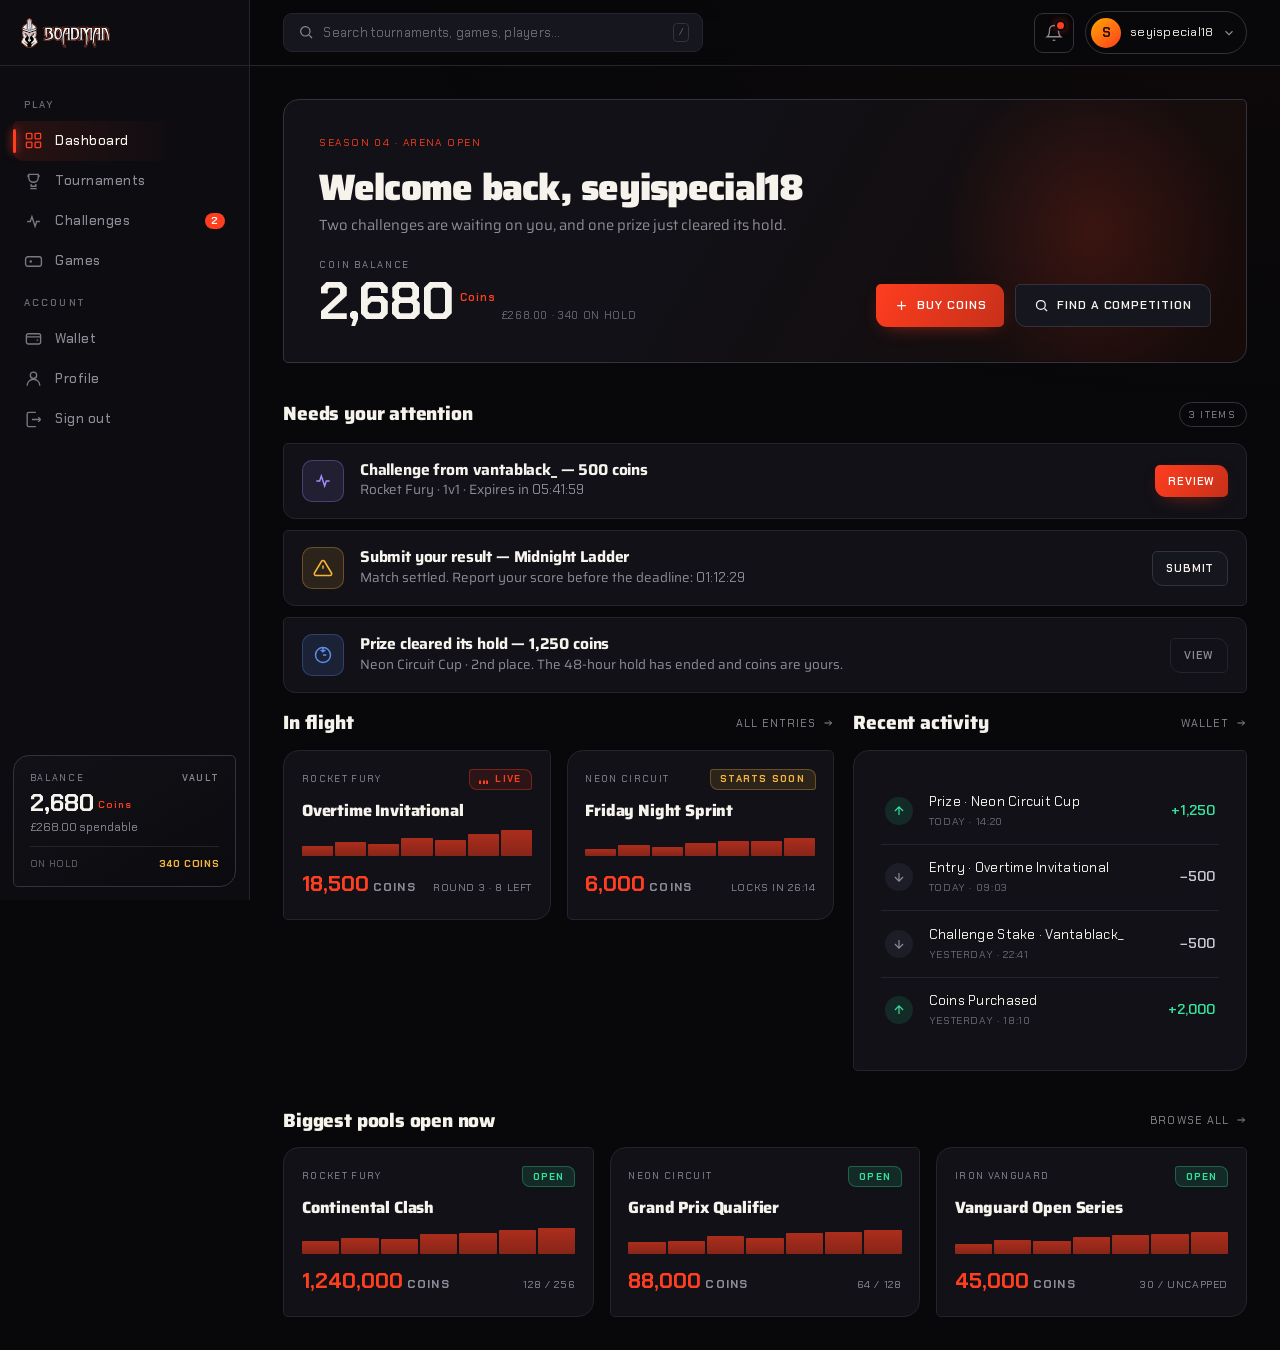
==== dashboard.html @ 486f8b23 "feat(app): add player dashboard, tournaments, and detail screens" ====
<!doctype html>
<html lang="en">
<head>
<meta charset="utf-8">
<meta name="viewport" content="width=device-width,initial-scale=1">
<title>Dashboard · Boadman</title>
<meta name="description" content="Your Boadman arena — what needs you, what's in flight, and the biggest pools open right now.">
<link rel="icon" href="favicon.svg" type="image/svg+xml">
<link rel="preconnect" href="https://fonts.googleapis.com">
<link rel="preconnect" href="https://fonts.gstatic.com" crossorigin>
<link href="https://fonts.googleapis.com/css2?family=Saira:wght@400;500;600;700;800;900&family=Chakra+Petch:wght@400;500;600;700&display=swap" rel="stylesheet">
<link rel="stylesheet" href="assets/app.css">
</head>
<body>
<div class="app">

  <!-- ============ RAIL ============ -->
  <aside class="rail" id="rail">
    <a class="rail__logo" href="index.html" aria-label="Boadman home"><img src="boadman-logo.svg" alt="Boadman"></a>
    <nav class="rail__nav" aria-label="Primary">
      <div class="rail__grp">Play</div>
      <a class="navi" href="dashboard.html" aria-current="page">
        <svg viewBox="0 0 24 24" fill="none" stroke="currentColor" stroke-width="1.7"><rect x="3" y="3" width="7" height="7" rx="1"/><rect x="14" y="3" width="7" height="7" rx="1"/><rect x="3" y="14" width="7" height="7" rx="1"/><rect x="14" y="14" width="7" height="7" rx="1"/></svg>
        Dashboard</a>
      <a class="navi" href="tournaments.html">
        <svg viewBox="0 0 24 24" fill="none" stroke="currentColor" stroke-width="1.7"><path d="M6 3h12v4a6 6 0 0 1-12 0V3Z"/><path d="M9 15v3h6v-3M8 21h8M4 5h2M18 5h2"/></svg>
        Tournaments</a>
      <a class="navi" href="#">
        <svg viewBox="0 0 24 24" fill="none" stroke="currentColor" stroke-width="1.7"><path d="M4 12h4l2-6 4 12 2-6h4"/></svg>
        Challenges <span class="badge">2</span></a>
      <a class="navi" href="#">
        <svg viewBox="0 0 24 24" fill="none" stroke="currentColor" stroke-width="1.7"><rect x="2" y="6" width="20" height="12" rx="3"/><path d="M7 12h3M8.5 10.5v3M15 11h.01M18 13h.01"/></svg>
        Games</a>
      <div class="rail__grp">Account</div>
      <a class="navi" href="#">
        <svg viewBox="0 0 24 24" fill="none" stroke="currentColor" stroke-width="1.7"><rect x="3" y="6" width="18" height="13" rx="2.5"/><path d="M3 10h18M16 14h2"/></svg>
        Wallet</a>
      <a class="navi" href="#">
        <svg viewBox="0 0 24 24" fill="none" stroke="currentColor" stroke-width="1.7"><circle cx="12" cy="8" r="4"/><path d="M4 21a8 8 0 0 1 16 0"/></svg>
        Profile</a>
      <a class="navi" href="index.html">
        <svg viewBox="0 0 24 24" fill="none" stroke="currentColor" stroke-width="1.7"><path d="M15 3H6a2 2 0 0 0-2 2v14a2 2 0 0 0 2 2h9M10 12h11m0 0-3-3m3 3-3 3"/></svg>
        Sign out</a>
    </nav>
    <div class="rail__wallet">
      <div class="lbl"><span>Balance</span><span class="hud coral">Vault</span></div>
      <div class="amt"><span data-count="2680" class="mono">0</span><b>Coins</b></div>
      <div class="gbp">£268.00 spendable</div>
      <div class="hold"><span>On hold</span><b class="mono">340 coins</b></div>
    </div>
  </aside>

  <!-- ============ MAIN ============ -->
  <div class="main">
    <header class="head">
      <button class="burger" id="burger" aria-label="Open menu" aria-expanded="false">
        <svg viewBox="0 0 24 24" fill="none" stroke="currentColor" stroke-width="1.8" width="20" height="20"><path d="M3 6h18M3 12h18M3 18h18"/></svg>
      </button>
      <label class="search">
        <svg viewBox="0 0 24 24" fill="none" stroke="currentColor" stroke-width="1.8"><circle cx="11" cy="11" r="7"/><path d="m21 21-4.3-4.3"/></svg>
        <input type="search" placeholder="Search tournaments, games, players…" aria-label="Search">
        <kbd>/</kbd>
      </label>
      <div class="head__r">
        <button class="iconbtn" aria-label="Notifications, unread"><svg viewBox="0 0 24 24" fill="none" stroke="currentColor" stroke-width="1.7"><path d="M18 8a6 6 0 1 0-12 0c0 7-3 9-3 9h18s-3-2-3-9M13.7 21a2 2 0 0 1-3.4 0"/></svg><span class="ndot"></span></button>
        <button class="avatar"><span class="av">S</span><span class="nm">seyispecial18</span><svg viewBox="0 0 24 24" fill="none" stroke="currentColor" stroke-width="2"><path d="m6 9 6 6 6-6"/></svg></button>
      </div>
    </header>

    <main class="page">

      <!-- greeting hero -->
      <section class="greet" data-reveal>
        <div class="greet__top">
          <span class="greet__ts mono">Season 04 · Arena open</span>
        </div>
        <h1>Welcome back, seyispecial18</h1>
        <p>Two challenges are waiting on you, and one prize just cleared its hold.</p>
        <div class="greet__row">
          <div class="greet__bal">
            <span class="k">Coin balance</span>
            <span class="v mono"><span data-count="2680">0</span><b>Coins</b></span>
            <span class="sub">£268.00 · 340 on hold</span>
          </div>
          <div class="greet__cta">
            <a class="btn btn--primary" href="#" data-demo-load>
              <svg viewBox="0 0 24 24" fill="none" stroke="currentColor" stroke-width="2"><path d="M12 5v14M5 12h14"/></svg>Buy coins</a>
            <a class="btn btn--ghost" href="tournaments.html">
              <svg viewBox="0 0 24 24" fill="none" stroke="currentColor" stroke-width="2"><circle cx="11" cy="11" r="7"/><path d="m21 21-4.3-4.3"/></svg>Find a competition</a>
          </div>
        </div>
      </section>

      <!-- attention queue -->
      <section class="sec" data-reveal>
        <div class="sec__h">
          <h2>Needs your attention</h2>
          <span class="count mono">3 items</span>
        </div>
        <div class="attn">
          <div class="attn__row">
            <div class="attn__ico iris">
              <svg viewBox="0 0 24 24" fill="none" stroke="currentColor" stroke-width="1.8"><path d="M4 12h4l2-6 4 12 2-6h4"/></svg>
            </div>
            <div class="attn__b">
              <h3>Challenge from vantablack_ — 500 coins</h3>
              <p>Rocket Fury · 1v1 · Expires in <span class="mono" data-countdown="05:42:00" data-expired="Expired">—</span></p>
            </div>
            <a class="btn btn--primary btn--sm" href="#">Review</a>
          </div>
          <div class="attn__row">
            <div class="attn__ico warn">
              <svg viewBox="0 0 24 24" fill="none" stroke="currentColor" stroke-width="1.8"><path d="M12 9v4M12 17h.01M10.3 3.9 1.8 18a2 2 0 0 0 1.7 3h17a2 2 0 0 0 1.7-3L13.7 3.9a2 2 0 0 0-3.4 0Z"/></svg>
            </div>
            <div class="attn__b">
              <h3>Submit your result — Midnight Ladder</h3>
              <p>Match settled. Report your score before the deadline: <span class="mono" data-countdown="01:12:30" data-expired="Deadline passed">—</span></p>
            </div>
            <a class="btn btn--ghost btn--sm" href="#">Submit</a>
          </div>
          <div class="attn__row">
            <div class="attn__ico info">
              <svg viewBox="0 0 24 24" fill="none" stroke="currentColor" stroke-width="1.8"><path d="M12 2v6l3-2M12 8 9 6M3 12a9 9 0 1 0 18 0 9 9 0 0 0-18 0Z"/><path d="M12 12h4"/></svg>
            </div>
            <div class="attn__b">
              <h3>Prize cleared its hold — 1,250 coins</h3>
              <p>Neon Circuit Cup · 2nd place. The 48-hour hold has ended and coins are yours.</p>
            </div>
            <a class="btn btn--soft btn--sm" href="#">View</a>
          </div>
        </div>
      </section>

      <!-- in-flight + activity -->
      <section class="sec detail-2" data-reveal>
        <div>
          <div class="sec__h"><h2>In flight</h2><a class="link" href="tournaments.html">All entries<svg viewBox="0 0 24 24" fill="none" stroke="currentColor" stroke-width="2" width="12" height="12"><path d="M5 12h14m0 0-5-5m5 5-5 5"/></svg></a></div>
          <div class="grid-2">
            <article class="pool hoverable">
              <div class="pool__top"><span class="pool__game mono">Rocket Fury</span><span class="chip chip--live"><span class="livebars" aria-hidden="true"><i></i><i></i><i></i></span>Live</span></div>
              <h3>Overtime Invitational</h3>
              <div class="pool__spark"><i style="height:40%"></i><i style="height:55%"></i><i style="height:48%"></i><i style="height:70%"></i><i style="height:62%"></i><i style="height:88%"></i><i style="height:100%"></i></div>
              <div class="pool__nums"><span class="pool__pool mono">18,500<small>coins</small></span><span class="pool__meta">Round 3 · 8 left</span></div>
            </article>
            <article class="pool hoverable">
              <div class="pool__top"><span class="pool__game mono">Neon Circuit</span><span class="chip chip--soon">Starts soon</span></div>
              <h3>Friday Night Sprint</h3>
              <div class="pool__spark"><i style="height:30%"></i><i style="height:44%"></i><i style="height:38%"></i><i style="height:52%"></i><i style="height:60%"></i><i style="height:58%"></i><i style="height:72%"></i></div>
              <div class="pool__nums"><span class="pool__pool mono">6,000<small>coins</small></span><span class="pool__meta">Locks in <span class="mono" data-countdown="00:26:15" data-expired="Locked">—</span></span></div>
            </article>
          </div>
        </div>
        <div>
          <div class="sec__h"><h2>Recent activity</h2><a class="link" href="#">Wallet<svg viewBox="0 0 24 24" fill="none" stroke="currentColor" stroke-width="2" width="12" height="12"><path d="M5 12h14m0 0-5-5m5 5-5 5"/></svg></a></div>
          <div class="panel panel--pad">
            <div class="ledger">
              <div class="ledger__row">
                <div class="ledger__ic pos"><svg viewBox="0 0 24 24" fill="none" stroke="currentColor" stroke-width="2"><path d="M12 19V5M5 12l7-7 7 7"/></svg></div>
                <div class="ledger__t"><div class="nm">Prize · Neon Circuit Cup</div><div class="dt">Today · 14:20</div></div>
                <div class="ledger__amt pos mono">+1,250</div>
              </div>
              <div class="ledger__row">
                <div class="ledger__ic neg"><svg viewBox="0 0 24 24" fill="none" stroke="currentColor" stroke-width="2"><path d="M12 5v14M19 12l-7 7-7-7"/></svg></div>
                <div class="ledger__t"><div class="nm">Entry · Overtime Invitational</div><div class="dt">Today · 09:03</div></div>
                <div class="ledger__amt neg mono">−500</div>
              </div>
              <div class="ledger__row">
                <div class="ledger__ic neg"><svg viewBox="0 0 24 24" fill="none" stroke="currentColor" stroke-width="2"><path d="M12 5v14M19 12l-7 7-7-7"/></svg></div>
                <div class="ledger__t"><div class="nm">Challenge stake · vantablack_</div><div class="dt">Yesterday · 22:41</div></div>
                <div class="ledger__amt neg mono">−500</div>
              </div>
              <div class="ledger__row">
                <div class="ledger__ic pos"><svg viewBox="0 0 24 24" fill="none" stroke="currentColor" stroke-width="2"><path d="M12 19V5M5 12l7-7 7 7"/></svg></div>
                <div class="ledger__t"><div class="nm">Coins purchased</div><div class="dt">Yesterday · 18:10</div></div>
                <div class="ledger__amt pos mono">+2,000</div>
              </div>
            </div>
          </div>
        </div>
      </section>

      <!-- top live pools -->
      <section class="sec" data-reveal>
        <div class="sec__h">
          <h2>Biggest pools open now</h2>
          <a class="link" href="tournaments.html">Browse all<svg viewBox="0 0 24 24" fill="none" stroke="currentColor" stroke-width="2" width="12" height="12"><path d="M5 12h14m0 0-5-5m5 5-5 5"/></svg></a>
        </div>
        <div class="grid-3">
          <article class="pool hoverable">
            <div class="pool__top"><span class="pool__game mono">Rocket Fury</span><span class="chip chip--open">Open</span></div>
            <h3>Continental Clash</h3>
            <div class="pool__spark"><i style="height:50%"></i><i style="height:62%"></i><i style="height:58%"></i><i style="height:74%"></i><i style="height:80%"></i><i style="height:92%"></i><i style="height:100%"></i></div>
            <div class="pool__nums"><span class="pool__pool mono">1,240,000<small>coins</small></span><span class="pool__meta">128 / 256</span></div>
          </article>
          <article class="pool hoverable">
            <div class="pool__top"><span class="pool__game mono">Neon Circuit</span><span class="chip chip--open">Open</span></div>
            <h3>Grand Prix Qualifier</h3>
            <div class="pool__spark"><i style="height:44%"></i><i style="height:50%"></i><i style="height:66%"></i><i style="height:60%"></i><i style="height:78%"></i><i style="height:84%"></i><i style="height:90%"></i></div>
            <div class="pool__nums"><span class="pool__pool mono">88,000<small>coins</small></span><span class="pool__meta">64 / 128</span></div>
          </article>
          <article class="pool hoverable">
            <div class="pool__top"><span class="pool__game mono">Iron Vanguard</span><span class="chip chip--open">Open</span></div>
            <h3>Vanguard Open Series</h3>
            <div class="pool__spark"><i style="height:38%"></i><i style="height:52%"></i><i style="height:48%"></i><i style="height:64%"></i><i style="height:70%"></i><i style="height:76%"></i><i style="height:82%"></i></div>
            <div class="pool__nums"><span class="pool__pool mono">45,000<small>coins</small></span><span class="pool__meta">30 / uncapped</span></div>
          </article>
        </div>
      </section>

    </main>
  </div>
</div>
<script src="assets/app.js"></script>
</body>
</html>
---- assets/app.css ----
/* =====================================================================
   Boadman App — Arena HUD at Operate intensity
   Shared design system for the player dashboard, tournaments, and detail.
   Fixed rem scale, full component states, dependency-free.
   ===================================================================== */
:root{
  --ink:#08080A; --ink-2:#0B0B0F; --rail:#0C0C11; --panel:#111117; --panel-2:#16161E; --panel-3:#1D1D27;
  --line:#24242D; --line-2:#33333E; --glass:rgba(16,16,22,.72);
  --bone:#F5F3EC; --text:#C7C7D1; --muted:#8C8C97; --faint:#6B6B77;
  --coral:#FF3D1F; --coral-2:#FF6038; --coral-deep:#C7301A; --coral-ghost:rgba(255,61,31,.12);
  --ember-a:#FFA700; --ember-b:#FF3F00; --warm:#FFB07A;
  --ok:#34E39B; --ok-ghost:rgba(52,227,155,.12); --soon:#F5B53D; --soon-ghost:rgba(245,181,61,.12);
  --live:#FF3D1F; --info:#5B8DEF; --info-ghost:rgba(91,141,239,.14); --iris:#A78BFA;
  --f-display:"Saira",system-ui,sans-serif; --f-body:"Saira",system-ui,sans-serif;
  --f-hud:"Chakra Petch",ui-monospace,monospace;
  --r-a:16px; --r-b:5px;             /* app radius: a touch tighter than marketing */
  --rail-w:250px; --head-h:66px; --pagepad:clamp(1.1rem,2.6vw,2.4rem);
  --ease:cubic-bezier(.16,1,.3,1);
  --z-rail:40; --z-head:50; --z-drawer:60; --z-menu:70; --z-toast:80;
}
*,*::before,*::after{box-sizing:border-box;margin:0;padding:0}
html{-webkit-text-size-adjust:100%}
body{background:var(--ink);color:var(--text);font-family:var(--f-body);font-size:.95rem;line-height:1.55;
  -webkit-font-smoothing:antialiased;text-rendering:optimizeLegibility;overflow-x:hidden}
img{display:block;max-width:100%}a{color:inherit;text-decoration:none}
button{font:inherit;color:inherit;background:none;border:none;cursor:pointer}ul{list-style:none}
:focus-visible{outline:2px solid var(--info);outline-offset:2px;border-radius:3px}
::selection{background:var(--coral);color:#fff}
h1,h2,h3,h4{font-family:var(--f-display);color:var(--bone);letter-spacing:-.01em;line-height:1.12;font-weight:800}
/* faint HUD backdrop, extremely subtle for an app */
body::before{content:"";position:fixed;inset:0;z-index:0;pointer-events:none;opacity:.5;
  background:radial-gradient(120% 80% at 100% 0%,rgba(255,61,31,.05),transparent 60%)}

/* ---------- primitives ---------- */
.hud{font-family:var(--f-hud);font-weight:600;font-size:.66rem;letter-spacing:.18em;text-transform:uppercase;color:var(--muted)}
.mono{font-family:var(--f-hud);font-variant-numeric:tabular-nums;font-feature-settings:"tnum" 1}
.coral{color:var(--coral)}
.bracket{position:relative}
.bracket>i{position:absolute;width:13px;height:13px;border:1.5px solid var(--coral);opacity:.6;pointer-events:none}
.bracket>i.tl{top:7px;left:7px;border-right:0;border-bottom:0}
.bracket>i.br{bottom:7px;right:7px;border-left:0;border-top:0}
.dot{width:7px;height:7px;border-radius:50%;background:var(--muted);flex:none}
.dot.live{background:var(--live);box-shadow:0 0 8px var(--live);animation:pulse 1.5s infinite}
.dot.ok{background:var(--ok);box-shadow:0 0 8px var(--ok)}
.dot.soon{background:var(--soon)}
@keyframes pulse{0%,100%{opacity:1}50%{opacity:.3}}

/* ---------- buttons (one vocabulary, full states) ---------- */
.btn{position:relative;display:inline-flex;align-items:center;justify-content:center;gap:.5rem;font-family:var(--f-hud);
  font-weight:600;letter-spacing:.08em;text-transform:uppercase;font-size:.74rem;padding:.7rem 1.1rem;white-space:nowrap;
  border-radius:var(--r-b) 11px var(--r-b) 11px;transition:background .15s,border-color .15s,color .15s,transform .12s,box-shadow .15s}
.btn svg{width:15px;height:15px}
.btn--primary{color:#fff;background:linear-gradient(120deg,var(--coral),var(--coral-deep));box-shadow:0 6px 20px -10px rgba(255,61,31,.7)}
.btn--primary:hover{background:linear-gradient(120deg,var(--coral-2),var(--coral));transform:translateY(-1px)}
.btn--primary:active{transform:translateY(0);filter:brightness(.94)}
.btn--ghost{color:var(--bone);border:1px solid var(--line-2);background:var(--panel-2)}
.btn--ghost:hover{border-color:var(--coral);background:var(--panel-3)}
.btn--ghost:active{filter:brightness(.92)}
.btn--soft{color:var(--muted);border:1px solid var(--line);background:transparent}
.btn--soft:hover{color:var(--bone);border-color:var(--line-2)}
.btn--sm{padding:.5rem .8rem;font-size:.68rem}
.btn[disabled],.btn[aria-disabled="true"]{opacity:.45;cursor:not-allowed;pointer-events:none}
.btn.is-loading{color:transparent!important}
.btn.is-loading::after{content:"";position:absolute;width:15px;height:15px;border:2px solid rgba(255,255,255,.35);border-top-color:#fff;border-radius:50%;animation:spin .7s linear infinite}
@keyframes spin{to{transform:rotate(360deg)}}

/* ---------- app shell ---------- */
.app{display:grid;grid-template-columns:var(--rail-w) 1fr;min-height:100vh;position:relative;z-index:1}
/* rail */
.rail{position:fixed;top:0;left:0;bottom:0;width:var(--rail-w);z-index:var(--z-rail);display:flex;flex-direction:column;
  background:var(--rail);border-right:1px solid var(--line);transition:transform .3s var(--ease)}
.rail__logo{display:flex;align-items:center;height:var(--head-h);padding:0 1.3rem;border-bottom:1px solid var(--line);flex:none}
.rail__logo img{height:30px;transition:filter .3s}
.rail__logo:hover img{filter:drop-shadow(0 0 8px rgba(255,61,31,.5))}
.rail__nav{flex:1;overflow-y:auto;padding:1.1rem .8rem;scrollbar-width:thin}
.rail__grp{font-family:var(--f-hud);font-size:.6rem;font-weight:600;letter-spacing:.22em;text-transform:uppercase;color:var(--faint);padding:.9rem .7rem .5rem}
.navi{display:flex;align-items:center;gap:.75rem;padding:.62rem .7rem;border-radius:var(--r-b) 10px var(--r-b) 10px;color:var(--muted);
  font-family:var(--f-hud);font-size:.82rem;font-weight:500;letter-spacing:.04em;position:relative;transition:color .15s,background .15s}
.navi svg{width:19px;height:19px;flex:none;opacity:.85}
.navi:hover{color:var(--bone);background:var(--panel-2)}
.navi[aria-current="page"]{color:var(--bone);background:linear-gradient(90deg,var(--coral-ghost),transparent 80%)}
.navi[aria-current="page"]::before{content:"";position:absolute;left:0;top:20%;bottom:20%;width:3px;border-radius:3px;background:var(--coral);box-shadow:0 0 10px var(--coral)}
.navi[aria-current="page"] svg{color:var(--coral);opacity:1}
.navi .badge{margin-left:auto;font-family:var(--f-hud);font-size:.6rem;font-weight:700;background:var(--coral);color:#fff;border-radius:20px;padding:.05rem .4rem;min-width:1.4em;text-align:center}
/* rail wallet card */
.rail__wallet{margin:.8rem;padding:.95rem 1rem;border:1px solid var(--line-2);border-radius:var(--r-a) var(--r-b) var(--r-a) var(--r-b);
  background:linear-gradient(150deg,var(--panel),var(--ink-2));position:relative;flex:none}
.rail__wallet .lbl{display:flex;align-items:center;justify-content:space-between;margin-bottom:.35rem}
.rail__wallet .lbl span{font-family:var(--f-hud);font-size:.58rem;letter-spacing:.18em;text-transform:uppercase;color:var(--muted)}
.rail__wallet .amt{font-family:var(--f-hud);font-weight:700;font-variant-numeric:tabular-nums;font-size:1.5rem;color:var(--bone);line-height:1}
.rail__wallet .amt b{color:var(--coral);font-size:.62rem;font-weight:600;letter-spacing:.1em;margin-left:.25rem;vertical-align:middle}
.rail__wallet .gbp{font-family:var(--f-hud);font-size:.72rem;color:var(--muted);margin-top:.25rem;font-variant-numeric:tabular-nums}
.rail__wallet .hold{margin-top:.55rem;padding-top:.55rem;border-top:1px solid var(--line);display:flex;justify-content:space-between;font-family:var(--f-hud);font-size:.62rem;letter-spacing:.06em;text-transform:uppercase;color:var(--faint)}
.rail__wallet .hold b{color:var(--soon);font-variant-numeric:tabular-nums}
/* header */
.main{grid-column:2;min-width:0;display:flex;flex-direction:column}
.head{position:sticky;top:0;z-index:var(--z-head);height:var(--head-h);display:flex;align-items:center;gap:1rem;padding:0 var(--pagepad);
  background:rgba(8,8,10,.78);backdrop-filter:blur(12px);border-bottom:1px solid var(--line)}
.burger{display:none;width:40px;height:40px;border:1px solid var(--line-2);border-radius:9px;align-items:center;justify-content:center;color:var(--bone)}
.search{flex:1;max-width:420px;display:flex;align-items:center;gap:.6rem;padding:.55rem .85rem;border:1px solid var(--line);border-radius:9px;background:var(--panel-2);color:var(--muted);transition:border-color .15s}
.search:focus-within{border-color:var(--line-2)}
.search svg{width:16px;height:16px;flex:none}
.search input{flex:1;background:none;border:0;color:var(--text);font-family:var(--f-hud);font-size:.8rem;letter-spacing:.02em;outline:none}
.search input::placeholder{color:var(--faint)}
.search kbd{font-family:var(--f-hud);font-size:.6rem;color:var(--faint);border:1px solid var(--line-2);border-radius:4px;padding:.05rem .3rem}
.head__r{margin-left:auto;display:flex;align-items:center;gap:.7rem}
.iconbtn{position:relative;width:40px;height:40px;border:1px solid var(--line-2);border-radius:9px;display:grid;place-items:center;color:var(--muted);transition:color .15s,border-color .15s,background .15s}
.iconbtn:hover{color:var(--bone);border-color:var(--line-2);background:var(--panel-2)}
.iconbtn svg{width:18px;height:18px}
.iconbtn .ndot{position:absolute;top:8px;right:9px;width:7px;height:7px;border-radius:50%;background:var(--coral);box-shadow:0 0 0 2px var(--ink),0 0 8px var(--coral)}
.avatar{display:flex;align-items:center;gap:.55rem;padding:.35rem .6rem .35rem .35rem;border:1px solid var(--line-2);border-radius:22px;color:var(--text);transition:border-color .15s,background .15s}
.avatar:hover{border-color:var(--line-2);background:var(--panel-2)}
.avatar .av{width:30px;height:30px;border-radius:50%;display:grid;place-items:center;font-family:var(--f-hud);font-weight:700;font-size:.8rem;color:#2a0d05;background:linear-gradient(140deg,var(--ember-a),var(--coral))}
.avatar .nm{font-family:var(--f-hud);font-size:.78rem;letter-spacing:.02em;color:var(--bone);max-width:130px;overflow:hidden;text-overflow:ellipsis;white-space:nowrap}
.avatar svg{width:14px;height:14px;color:var(--muted)}
@media(max-width:560px){.avatar .nm{display:none}.search kbd{display:none}}

/* ---------- page + panels ---------- */
.page{padding:var(--pagepad);max-width:1240px;width:100%;margin:0 auto;flex:1}
.panel{position:relative;background:var(--panel);border:1px solid var(--line);border-radius:var(--r-a) var(--r-b) var(--r-a) var(--r-b)}
.panel--pad{padding:clamp(1.1rem,2.2vw,1.7rem)}
.panel:where(.hoverable):hover{border-color:var(--line-2)}
.sec{margin-top:clamp(1.6rem,3vw,2.4rem)}
.sec__h{display:flex;align-items:center;gap:.8rem;margin-bottom:1rem}
.sec__h h2{font-size:1.2rem;font-weight:800}
.sec__h .sub{color:var(--muted);font-size:.86rem}
.sec__h .count{margin-left:auto;font-family:var(--f-hud);font-size:.62rem;letter-spacing:.14em;text-transform:uppercase;color:var(--muted);border:1px solid var(--line-2);border-radius:20px;padding:.25rem .6rem}
.sec__h .link{margin-left:auto;font-family:var(--f-hud);font-size:.68rem;letter-spacing:.1em;text-transform:uppercase;color:var(--muted);display:inline-flex;align-items:center;gap:.35rem;transition:color .15s}
.sec__h .link:hover{color:var(--coral)}

/* status tag — the state colour carries the meaning, no marker dot.
   Chamfered HUD corner (not a generic pill); LIVE gets an equalizer instead. */
.chip{display:inline-flex;align-items:center;gap:.45rem;font-family:var(--f-hud);font-weight:700;font-size:.6rem;letter-spacing:.13em;text-transform:uppercase;padding:.3rem .6rem;border-radius:3px 8px 3px 8px;line-height:1}
.chip--open{background:var(--ok-ghost);color:var(--ok);border:1px solid rgba(52,227,155,.3)}
.chip--live{background:var(--coral-ghost);color:var(--coral);border:1px solid rgba(255,61,31,.35)}
.chip--soon{background:var(--soon-ghost);color:var(--soon);border:1px solid rgba(245,181,61,.3)}
.chip--info{background:var(--info-ghost);color:var(--info);border:1px solid rgba(91,141,239,.3)}
.chip--done{background:var(--panel-3);color:var(--muted);border:1px solid var(--line-2)}
/* live broadcast equalizer (three bars, staggered) — reads as "on air", not a status dot */
.livebars{display:inline-flex;align-items:flex-end;gap:1.5px;height:9px}
.livebars i{width:2px;height:9px;background:currentColor;border-radius:.5px;transform-origin:bottom;transform:scaleY(.4);animation:eq 1.1s ease-in-out infinite}
.livebars i:nth-child(2){animation-delay:.22s}
.livebars i:nth-child(3){animation-delay:.44s}
@keyframes eq{0%,100%{transform:scaleY(.4)}50%{transform:scaleY(1)}}

/* ---------- dashboard: greeting hero ---------- */
.greet{position:relative;overflow:hidden;padding:clamp(1.4rem,3vw,2.2rem);border:1px solid var(--line-2);
  border-radius:var(--r-a) var(--r-b) var(--r-a) var(--r-b);background:linear-gradient(120deg,var(--panel) 40%,#170b09)}
.greet::before{content:"";position:absolute;right:-6%;top:-40%;width:44%;height:180%;pointer-events:none;background:radial-gradient(closest-side,rgba(255,61,31,.16),transparent 70%)}
.greet__top{display:flex;align-items:center;gap:.8rem;margin-bottom:1rem;flex-wrap:wrap}
.greet__ts{font-family:var(--f-hud);font-size:.64rem;letter-spacing:.14em;text-transform:uppercase;color:var(--coral)}
.greet h1{font-size:clamp(1.6rem,3.6vw,2.3rem);font-weight:900;letter-spacing:-.02em;margin-bottom:.35rem}
.greet p{color:var(--muted);font-size:.92rem}
.greet__row{display:flex;align-items:flex-end;justify-content:space-between;gap:1.5rem;flex-wrap:wrap;margin-top:1.3rem}
.greet__bal .k{font-family:var(--f-hud);font-size:.6rem;letter-spacing:.18em;text-transform:uppercase;color:var(--muted);display:block;margin-bottom:.2rem}
.greet__bal .v{font-family:var(--f-hud);font-weight:700;font-variant-numeric:tabular-nums;font-size:clamp(2.4rem,5vw,3.2rem);color:var(--bone);line-height:1;letter-spacing:-.02em}
.greet__bal .v b{color:var(--coral);font-size:.7rem;font-weight:600;letter-spacing:.1em;margin-left:.35rem;vertical-align:super}
.greet__bal .sub{font-family:var(--f-hud);font-size:.68rem;letter-spacing:.06em;color:var(--faint);margin-top:.4rem;text-transform:uppercase}
.greet__cta{display:flex;gap:.7rem;flex-wrap:wrap;position:relative;z-index:1}

/* attention queue (NO side-stripe; icon tile carries the status) */
.attn{display:flex;flex-direction:column;gap:.7rem}
.attn__row{display:flex;align-items:center;gap:1rem;padding:1rem 1.1rem;background:var(--panel);border:1px solid var(--line);
  border-radius:var(--r-b) 12px var(--r-b) 12px;transition:border-color .15s,transform .15s}
.attn__row:hover{border-color:var(--line-2);transform:translateY(-1px)}
.attn__ico{width:42px;height:42px;border-radius:10px;display:grid;place-items:center;flex:none}
.attn__ico svg{width:20px;height:20px}
.attn__ico.warn{background:var(--soon-ghost);color:var(--soon);border:1px solid rgba(245,181,61,.3)}
.attn__ico.info{background:var(--info-ghost);color:var(--info);border:1px solid rgba(91,141,239,.3)}
.attn__ico.iris{background:rgba(167,139,250,.12);color:var(--iris);border:1px solid rgba(167,139,250,.3)}
.attn__b{min-width:0;flex:1}
.attn__b h3{font-family:var(--f-display);font-size:.98rem;font-weight:700;color:var(--bone);margin-bottom:.15rem}
.attn__b p{font-size:.84rem;color:var(--muted)}
.attn__row .btn{flex:none}

/* recent activity ledger */
.ledger{display:flex;flex-direction:column}
.ledger__row{display:grid;grid-template-columns:auto 1fr auto;align-items:center;gap:1rem;padding:.85rem .2rem;border-bottom:1px solid var(--line)}
.ledger__row:last-child{border-bottom:0}
.ledger__ic{width:28px;height:28px;border-radius:50%;display:grid;place-items:center;flex:none;background:var(--panel-3);color:var(--muted)}
.ledger__ic svg{width:14px;height:14px}
.ledger__ic.pos{color:var(--ok);background:var(--ok-ghost)}.ledger__ic.neg{color:var(--muted)}
.ledger__t{min-width:0}
.ledger__t .nm{font-family:var(--f-hud);font-size:.82rem;letter-spacing:.02em;color:var(--bone);text-transform:capitalize}
.ledger__t .dt{font-family:var(--f-hud);font-size:.66rem;letter-spacing:.06em;color:var(--faint);text-transform:uppercase;margin-top:.1rem}
.ledger__amt{font-family:var(--f-hud);font-weight:600;font-variant-numeric:tabular-nums;font-size:.88rem;text-align:right;white-space:nowrap}
.ledger__amt.pos{color:var(--ok)}.ledger__amt.neg{color:var(--text)}

/* stat strip / pools */
.grid-3{display:grid;grid-template-columns:repeat(3,1fr);gap:1rem}
.grid-2{display:grid;grid-template-columns:repeat(2,1fr);gap:1rem}
.pool{position:relative;overflow:hidden;padding:1.1rem;background:var(--panel);border:1px solid var(--line);border-radius:var(--r-a) var(--r-b) var(--r-a) var(--r-b);transition:border-color .2s,transform .2s;display:flex;flex-direction:column;gap:.7rem}
.pool:hover{border-color:var(--line-2);transform:translateY(-3px)}
.pool__top{display:flex;align-items:center;justify-content:space-between;gap:.6rem}
.pool__game{font-family:var(--f-hud);font-size:.6rem;letter-spacing:.14em;text-transform:uppercase;color:var(--muted)}
.pool h3{font-size:1.02rem;font-weight:800;letter-spacing:-.01em}
.pool__spark{display:flex;align-items:flex-end;gap:2px;height:26px}
.pool__spark i{flex:1;background:linear-gradient(var(--coral),var(--coral-deep));border-radius:1px;opacity:.65}
.pool__nums{display:flex;justify-content:space-between;align-items:baseline;gap:.6rem}
.pool__pool{font-family:var(--f-hud);font-weight:700;font-variant-numeric:tabular-nums;font-size:1.35rem;color:var(--coral)}
.pool__pool small{font-size:.55em;color:var(--muted);letter-spacing:.1em;text-transform:uppercase;margin-left:.25rem}
.pool__meta{font-family:var(--f-hud);font-size:.66rem;letter-spacing:.06em;text-transform:uppercase;color:var(--muted);font-variant-numeric:tabular-nums;text-align:right}

/* ---------- tournaments hub ---------- */
.thero{position:relative;overflow:hidden;padding:clamp(1.5rem,3.4vw,2.4rem);border:1px solid var(--line-2);border-radius:var(--r-a) var(--r-b) var(--r-a) var(--r-b);
  background:linear-gradient(120deg,var(--panel) 45%,#160b09);display:flex;align-items:flex-end;justify-content:space-between;gap:1.5rem;flex-wrap:wrap}
.thero::before{content:"";position:absolute;right:-5%;top:-45%;width:40%;height:190%;pointer-events:none;background:radial-gradient(closest-side,rgba(255,61,31,.16),transparent 70%)}
.thero__k{font-family:var(--f-hud);font-size:.64rem;letter-spacing:.16em;text-transform:uppercase;color:var(--coral);margin-bottom:.7rem}
.thero h1{font-size:clamp(1.9rem,4.4vw,3rem);font-weight:900;letter-spacing:-.02em;margin-bottom:.6rem}
.thero p{color:var(--muted);font-size:.92rem;max-width:52ch}
.thero__cta{position:relative;z-index:1}
/* filter bar */
.filters{display:flex;flex-direction:column;gap:.9rem;margin:1.6rem 0}
.filterrow{display:flex;align-items:center;gap:.55rem;flex-wrap:wrap}
.filterrow .spacer{flex:1}
.pill{font-family:var(--f-hud);font-size:.72rem;font-weight:600;letter-spacing:.04em;padding:.5rem .9rem;border-radius:20px;border:1px solid var(--line-2);color:var(--muted);background:var(--panel-2);transition:color .15s,border-color .15s,background .15s}
.pill:hover{color:var(--bone);border-color:var(--line-2)}
.pill[aria-pressed="true"],.pill.is-on{color:#fff;background:linear-gradient(120deg,var(--coral),var(--coral-deep));border-color:transparent}
.pill--ghost[aria-pressed="true"]{color:var(--coral);background:var(--coral-ghost);border-color:rgba(255,61,31,.4)}
/* select menu (dropdown, escapes overflow via fixed) */
.selm{position:relative}
.selm__btn{display:inline-flex;align-items:center;gap:.55rem;font-family:var(--f-hud);font-size:.72rem;letter-spacing:.04em;color:var(--text);
  padding:.5rem .85rem;border:1px solid var(--line-2);border-radius:9px;background:var(--panel-2);transition:border-color .15s}
.selm__btn:hover{border-color:var(--line-2)}
.selm__btn b{color:var(--muted);font-weight:500;text-transform:uppercase;letter-spacing:.1em;font-size:.62rem}
.selm__btn svg{width:13px;height:13px;color:var(--muted);transition:transform .2s}
.selm.open .selm__btn svg{transform:rotate(180deg)}
.selm__menu{position:fixed;z-index:var(--z-menu);min-width:180px;background:var(--panel-2);border:1px solid var(--line-2);border-radius:10px;
  padding:.4rem;box-shadow:0 20px 50px -18px rgba(0,0,0,.8);opacity:0;transform:translateY(-6px);pointer-events:none;transition:opacity .15s,transform .15s}
.selm.open .selm__menu{opacity:1;transform:translateY(0);pointer-events:auto}
.selm__menu button{display:flex;width:100%;align-items:center;gap:.5rem;padding:.5rem .6rem;border-radius:6px;font-family:var(--f-hud);font-size:.76rem;color:var(--text);text-align:left;transition:background .12s}
.selm__menu button:hover{background:var(--panel-3)}
.selm__menu button[aria-selected="true"]{color:var(--coral)}
.selm__menu button[aria-selected="true"]::after{content:"✓";margin-left:auto;color:var(--coral)}

/* tournament card grid */
.tgrid{display:grid;grid-template-columns:repeat(auto-fill,minmax(300px,1fr));gap:1.2rem}
.tcard{position:relative;display:flex;flex-direction:column;background:var(--panel);border:1px solid var(--line);overflow:hidden;
  border-radius:var(--r-a) var(--r-b) var(--r-a) var(--r-b);transition:border-color .25s,transform .25s,box-shadow .25s}
.tcard:hover{border-color:var(--line-2);transform:translateY(-4px);box-shadow:0 22px 50px -30px rgba(0,0,0,.7)}
.tcard__media{position:relative;aspect-ratio:16/9;overflow:hidden;background:var(--panel-2)}
.tcard__img{position:absolute;inset:0;width:100%;height:100%;object-fit:cover;transition:transform .5s var(--ease)}
.tcard:hover .tcard__img{transform:scale(1.05)}
/* neutral brand fill when no artwork */
.tcard__fill{position:absolute;inset:0;display:grid;place-items:center;
  background:radial-gradient(90% 90% at 70% 20%,rgba(255,61,31,.14),transparent 55%),linear-gradient(150deg,#181019,#0c0c11);
  background-size:100% 100%,100% 100%}
.tcard__fill::before{content:"";position:absolute;inset:14px;border:1px solid var(--line-2);border-radius:var(--r-b) 14px var(--r-b) 14px;opacity:.5}
.tcard__fill::after{content:"";position:absolute;left:-20%;top:-60%;width:60%;height:220%;transform:rotate(18deg);background:linear-gradient(90deg,transparent,rgba(255,61,31,.1),transparent)}
.tcard__fill svg{width:44px;height:44px;color:var(--coral);opacity:.6;position:relative;filter:drop-shadow(0 4px 14px rgba(255,61,31,.35))}
.tcard__media::after{content:"";position:absolute;inset:0;background:linear-gradient(0deg,rgba(8,8,10,.9),transparent 55%);pointer-events:none}
.tcard__state{position:absolute;top:.7rem;left:.7rem;z-index:2}
.tcard__genre{position:absolute;bottom:.55rem;left:.75rem;z-index:2;font-family:var(--f-hud);font-size:.6rem;letter-spacing:.12em;text-transform:uppercase;color:var(--bone);opacity:.9}
.tcard__body{padding:1rem;display:flex;flex-direction:column;gap:.85rem;flex:1}
.tcard__body h3{font-size:1.12rem;font-weight:800;letter-spacing:-.01em;line-height:1.1}
.tcard__host{font-family:var(--f-hud);font-size:.66rem;letter-spacing:.06em;text-transform:uppercase;color:var(--muted);margin-top:-.5rem}
.tcard__host b{color:var(--text);font-weight:600}
.tcard__stats{display:grid;grid-template-columns:1fr 1fr 1fr auto;gap:.4rem 1rem;margin-top:auto;padding-top:.85rem;border-top:1px solid var(--line)}
.tstat .k{display:block;font-family:var(--f-hud);font-size:.56rem;letter-spacing:.12em;text-transform:uppercase;color:var(--faint);margin-bottom:.15rem}
.tstat .v{font-family:var(--f-hud);font-weight:700;font-variant-numeric:tabular-nums;font-size:.92rem;color:var(--bone)}
.tstat .v.hot{color:var(--coral)}
.tstat .v.free{color:var(--ok)}
.tcard__foot{display:flex;align-items:center;gap:.6rem;padding:0 1rem 1rem}
.tcard__foot .btn{flex:1}

/* load more */
.loadmore{display:flex;justify-content:center;margin-top:1.8rem}

/* ---------- tournament detail ---------- */
.crumb{display:flex;align-items:center;gap:.5rem;font-family:var(--f-hud);font-size:.68rem;letter-spacing:.06em;text-transform:uppercase;color:var(--muted);margin-bottom:1.1rem;flex-wrap:wrap}
.crumb a{transition:color .15s}.crumb a:hover{color:var(--coral)}
.crumb svg{width:12px;height:12px;color:var(--faint)}
.crumb .cur{color:var(--bone)}
.dhero{position:relative;overflow:hidden;min-height:clamp(230px,34vw,320px);display:flex;align-items:flex-end;border:1px solid var(--line-2);border-radius:var(--r-a) var(--r-b) var(--r-a) var(--r-b)}
.dhero__bg{position:absolute;inset:0;z-index:0}
.dhero__bg .fill{position:absolute;inset:0;z-index:0;background:radial-gradient(90% 90% at 75% 15%,rgba(255,61,31,.18),transparent 55%),linear-gradient(150deg,#1a1016,#0b0b0f)}
.dhero__bg img{position:absolute;inset:0;z-index:1;width:100%;height:100%;object-fit:cover}
.dhero__scrim{position:absolute;inset:0;z-index:1;background:linear-gradient(90deg,var(--ink) 6%,rgba(8,8,10,.72) 42%,rgba(8,8,10,.25) 100%),linear-gradient(0deg,var(--ink),transparent 60%)}
.dhero__in{position:relative;z-index:2;padding:clamp(1.3rem,3vw,2.1rem);width:100%}
.dhero__badges{display:flex;gap:.5rem;margin-bottom:1rem;flex-wrap:wrap}
.dhero h1{font-size:clamp(2rem,5vw,3.4rem);font-weight:900;letter-spacing:-.03em;line-height:.98;margin-bottom:.5rem}
.dhero__sub{color:var(--text);font-size:.92rem;max-width:60ch;margin-bottom:.3rem}
.dhero__host{font-family:var(--f-hud);font-size:.72rem;letter-spacing:.04em;color:var(--muted);text-transform:uppercase}
.dhero__host b{color:var(--bone)}
.dhero__cta{display:flex;gap:.7rem;margin-top:1.2rem;flex-wrap:wrap}
/* schedule strip */
.strip{display:grid;border:1px solid var(--line);border-radius:var(--r-a) var(--r-b) var(--r-a) var(--r-b);overflow:hidden;background:var(--panel);margin-top:1.2rem}
.strip.s3{grid-template-columns:repeat(3,1fr)}
.strip.s4{grid-template-columns:repeat(4,1fr)}
.strip>div{padding:clamp(1rem,2vw,1.4rem);border-right:1px solid var(--line)}
.strip>div:last-child{border-right:0}
.strip .k{font-family:var(--f-hud);font-size:.58rem;letter-spacing:.16em;text-transform:uppercase;color:var(--muted);margin-bottom:.5rem;display:block}
.strip .v{font-family:var(--f-display);font-weight:800;font-size:1.25rem;color:var(--bone);line-height:1;letter-spacing:-.01em}
.strip .v.open{color:var(--ok)}.strip .v.soon{color:var(--soon)}
.strip .v.mono{font-family:var(--f-hud);font-variant-numeric:tabular-nums}
.strip .foot{font-family:var(--f-hud);font-size:.66rem;letter-spacing:.04em;color:var(--faint);margin-top:.45rem;text-transform:uppercase}
/* prize breakdown */
.pbreak{display:flex;flex-direction:column}
.pbreak__row{display:grid;grid-template-columns:auto 1fr auto;align-items:center;gap:1rem;padding:.85rem 0;border-bottom:1px solid var(--line)}
.pbreak__row:last-child{border-bottom:0}
.pbreak__rk{width:34px;height:34px;border-radius:8px;display:grid;place-items:center;font-family:var(--f-hud);font-weight:700;font-size:.78rem;flex:none;border:1px solid var(--line-2);color:var(--muted)}
.pbreak__rk.g1{color:var(--coral);border-color:rgba(255,61,31,.4);background:var(--coral-ghost)}
.pbreak__rk.g2{color:var(--bone)}.pbreak__rk.g3{color:var(--warm)}
.pbreak__amt{font-family:var(--f-hud);font-weight:700;font-variant-numeric:tabular-nums;color:var(--bone)}
.pbreak__amt small{color:var(--muted);font-weight:500;margin-left:.35rem}
.pbreak__pct{font-family:var(--f-hud);font-size:.72rem;color:var(--muted);text-align:right}
/* roster + podium */
.roster{display:grid;grid-template-columns:repeat(auto-fill,minmax(120px,1fr));gap:.7rem}
.rost{display:flex;align-items:center;gap:.6rem;padding:.6rem .7rem;border:1px solid var(--line);border-radius:10px;background:var(--panel-2)}
.rost .av{width:30px;height:30px;border-radius:50%;display:grid;place-items:center;font-family:var(--f-hud);font-weight:700;font-size:.72rem;color:#141018;background:var(--panel-3);flex:none}
.rost .nm{font-family:var(--f-hud);font-size:.74rem;color:var(--bone);overflow:hidden;text-overflow:ellipsis;white-space:nowrap}
.rost.empty{border-style:dashed;justify-content:center;color:var(--faint)}
.rost.empty .av{background:transparent;border:1px dashed var(--line-2)}
.podium{display:grid;grid-template-columns:repeat(3,1fr);gap:1rem;align-items:end}
.pod{border:1px solid var(--line);border-radius:var(--r-a) var(--r-b) var(--r-a) var(--r-b);background:var(--panel-2);padding:1.1rem;text-align:center}
.pod.p1{border-color:rgba(255,61,31,.4);background:linear-gradient(160deg,var(--coral-ghost),var(--panel-2))}
.pod .rk{font-family:var(--f-hud);font-weight:700;font-size:.7rem;letter-spacing:.14em;text-transform:uppercase;color:var(--muted)}
.pod.p1 .rk{color:var(--coral)}
.pod .av{width:46px;height:46px;border-radius:50%;margin:.7rem auto;display:grid;place-items:center;background:var(--panel-3);color:var(--faint);border:1px dashed var(--line-2)}
.pod .nm{font-family:var(--f-hud);font-size:.78rem;color:var(--muted)}
.pod .amt{font-family:var(--f-hud);font-weight:700;font-variant-numeric:tabular-nums;color:var(--bone);margin-top:.3rem}

/* two-column detail layout */
.detail-2{display:grid;grid-template-columns:1.4fr 1fr;gap:1.2rem;margin-top:1.2rem;align-items:start}

/* ---------- empty states + skeleton ---------- */
.empty{display:flex;flex-direction:column;align-items:center;text-align:center;gap:.7rem;padding:clamp(2rem,5vw,3.4rem) 1.5rem;border:1px dashed var(--line-2);border-radius:var(--r-a) var(--r-b) var(--r-a) var(--r-b);background:var(--panel)}
.empty__ic{width:52px;height:52px;border-radius:12px;display:grid;place-items:center;color:var(--coral);background:var(--coral-ghost);border:1px solid rgba(255,61,31,.25)}
.empty__ic svg{width:24px;height:24px}
.empty h3{font-size:1.1rem;font-weight:800}
.empty p{color:var(--muted);font-size:.88rem;max-width:44ch}
.empty .btn{margin-top:.5rem}
.skel{background:linear-gradient(90deg,var(--panel-2) 25%,var(--panel-3) 50%,var(--panel-2) 75%);background-size:200% 100%;animation:shimmer 1.3s infinite;border-radius:6px}
@keyframes shimmer{to{background-position:-200% 0}}

/* compliance banner (frozen) */
.banner{display:flex;align-items:center;gap:.9rem;padding:.9rem 1.1rem;border:1px solid rgba(255,61,31,.4);background:var(--coral-ghost);border-radius:var(--r-b) 12px var(--r-b) 12px;margin-bottom:1.2rem}
.banner svg{width:20px;height:20px;color:var(--coral);flex:none}
.banner p{font-size:.86rem;color:var(--text)}.banner p b{color:var(--bone)}

/* first-paint reveal (fast, state-conveying — not choreography) */
.reveal{opacity:0;transform:translateY(8px)}
.reveal.in{opacity:1;transform:none;transition:opacity .3s var(--ease),transform .3s var(--ease)}

/* ---------- responsive ---------- */
@media(max-width:1080px){.detail-2{grid-template-columns:1fr}.grid-3{grid-template-columns:1fr}}
@media(max-width:900px){
  .app{grid-template-columns:1fr}
  .rail{transform:translateX(-100%);box-shadow:0 0 60px rgba(0,0,0,.6)}
  .rail.open{transform:translateX(0)}
  .main{grid-column:1}
  .burger{display:grid}
  .drawer-scrim{position:fixed;inset:0;z-index:calc(var(--z-rail) - 1);background:rgba(0,0,0,.55);opacity:0;pointer-events:none;transition:opacity .3s}
  .drawer-scrim.on{opacity:1;pointer-events:auto}
  .grid-3,.grid-2{grid-template-columns:1fr}
  .strip.s3,.strip.s4{grid-template-columns:1fr 1fr}
  .podium{grid-template-columns:1fr}
}
@media(max-width:560px){
  .strip.s3,.strip.s4{grid-template-columns:1fr}
  .strip>div{border-right:0;border-bottom:1px solid var(--line)}
  .tgrid{grid-template-columns:1fr}
  .greet__row{flex-direction:column;align-items:flex-start}
  .search{max-width:none}
}
@media(prefers-reduced-motion:reduce){
  *,*::before,*::after{animation-duration:.001ms!important;transition-duration:.001ms!important}
  .reveal{opacity:1;transform:none}
}
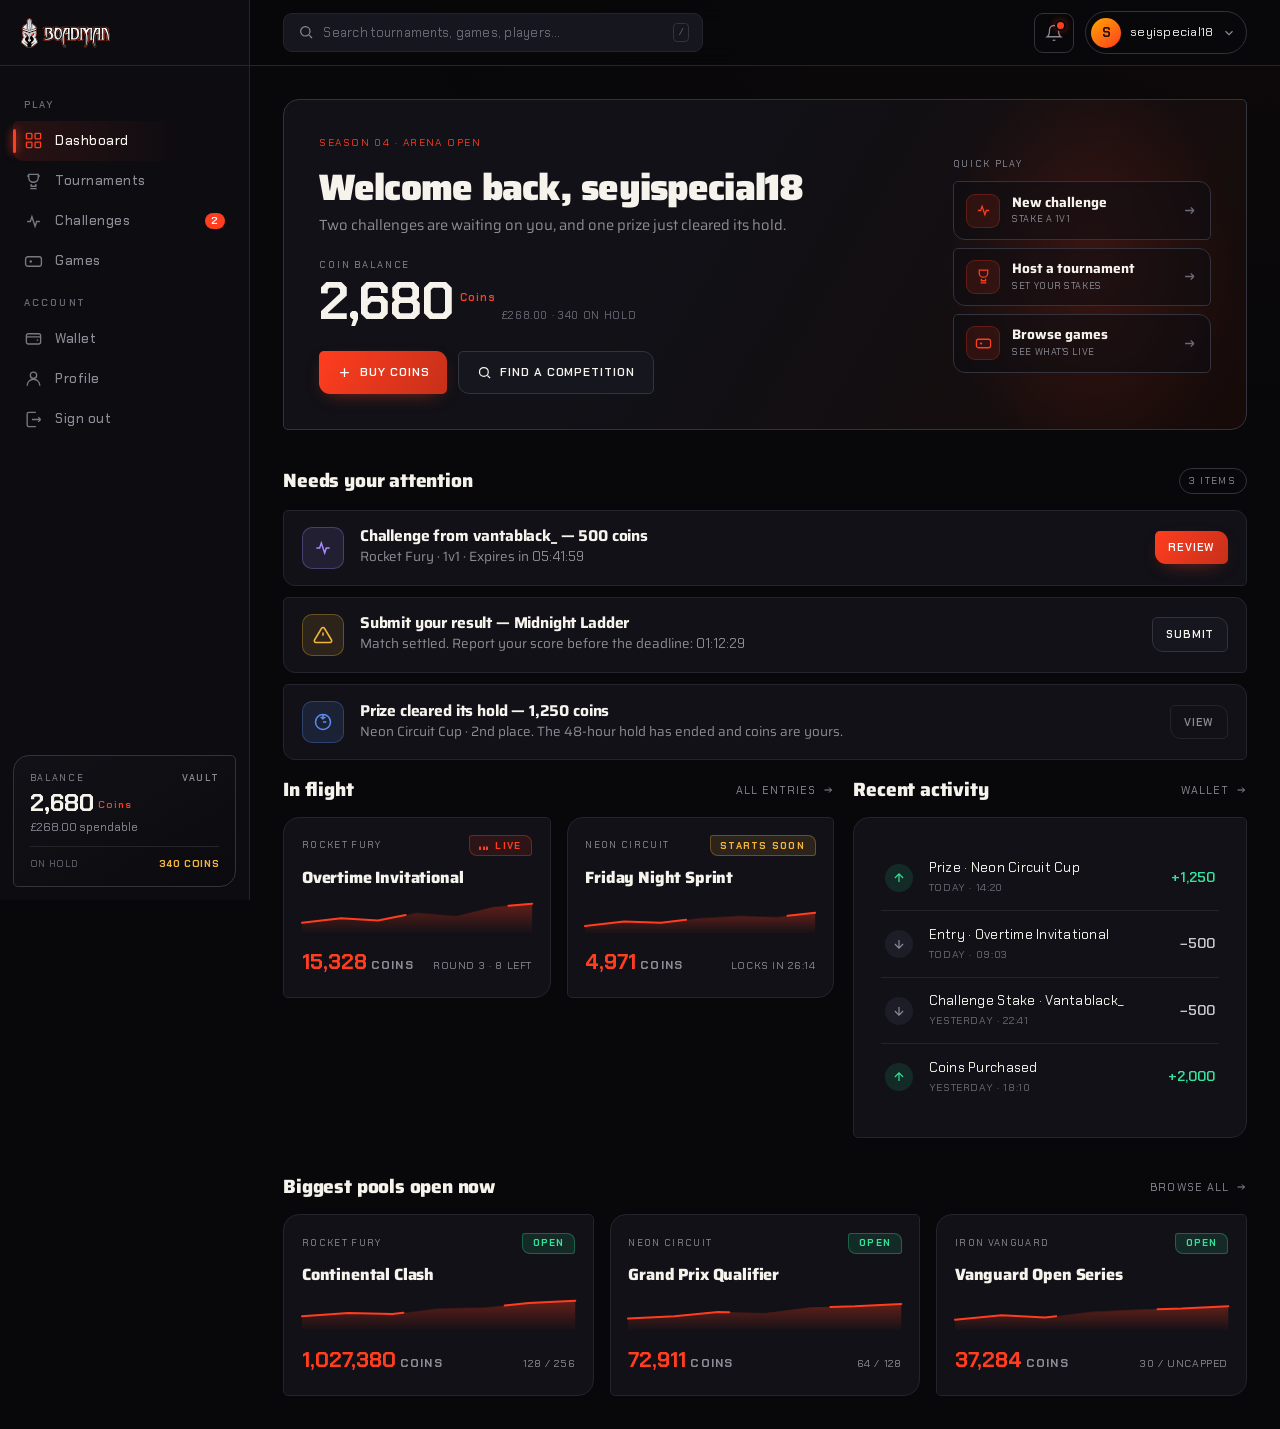
==== commit cec306f4: "style(dashboard): add svg sparklines, quick-play, and count-ups" ====
--- a/dashboard.html
+++ b/dashboard.html
@@ -69,26 +69,53 @@
 
     <main class="page">
 
+      <svg width="0" height="0" aria-hidden="true" style="position:absolute"><defs>
+        <linearGradient id="sg" x1="0" y1="0" x2="0" y2="1">
+          <stop offset="0" stop-color="#FF3D1F" stop-opacity=".34"/>
+          <stop offset="1" stop-color="#FF3D1F" stop-opacity="0"/>
+        </linearGradient>
+      </defs></svg>
+
       <!-- greeting hero -->
       <section class="greet" data-reveal>
-        <div class="greet__top">
-          <span class="greet__ts mono">Season 04 · Arena open</span>
-        </div>
-        <h1>Welcome back, seyispecial18</h1>
-        <p>Two challenges are waiting on you, and one prize just cleared its hold.</p>
-        <div class="greet__row">
-          <div class="greet__bal">
-            <span class="k">Coin balance</span>
-            <span class="v mono"><span data-count="2680">0</span><b>Coins</b></span>
-            <span class="sub">£268.00 · 340 on hold</span>
-          </div>
-          <div class="greet__cta">
-            <a class="btn btn--primary" href="#" data-demo-load>
-              <svg viewBox="0 0 24 24" fill="none" stroke="currentColor" stroke-width="2"><path d="M12 5v14M5 12h14"/></svg>Buy coins</a>
-            <a class="btn btn--ghost" href="tournaments.html">
-              <svg viewBox="0 0 24 24" fill="none" stroke="currentColor" stroke-width="2"><circle cx="11" cy="11" r="7"/><path d="m21 21-4.3-4.3"/></svg>Find a competition</a>
-          </div>
-        </div>
+        <div class="greet__main">
+          <div class="greet__top">
+            <span class="greet__ts mono">Season 04 · Arena open</span>
+          </div>
+          <h1>Welcome back, seyispecial18</h1>
+          <p>Two challenges are waiting on you, and one prize just cleared its hold.</p>
+          <div class="greet__row">
+            <div class="greet__bal">
+              <span class="k">Coin balance</span>
+              <span class="v mono"><span data-count="2680">0</span><b>Coins</b></span>
+              <span class="sub">£268.00 · 340 on hold</span>
+            </div>
+            <div class="greet__cta">
+              <a class="btn btn--primary" href="#" data-demo-load>
+                <svg viewBox="0 0 24 24" fill="none" stroke="currentColor" stroke-width="2"><path d="M12 5v14M5 12h14"/></svg>Buy coins</a>
+              <a class="btn btn--ghost" href="tournaments.html">
+                <svg viewBox="0 0 24 24" fill="none" stroke="currentColor" stroke-width="2"><circle cx="11" cy="11" r="7"/><path d="m21 21-4.3-4.3"/></svg>Find a competition</a>
+            </div>
+          </div>
+        </div>
+        <aside class="greet__aside">
+          <span class="lbl">Quick play</span>
+          <a class="qp" href="#">
+            <span class="qp__ic"><svg viewBox="0 0 24 24" fill="none" stroke="currentColor" stroke-width="1.8"><path d="M4 12h4l2-6 4 12 2-6h4"/></svg></span>
+            <span class="qp__t"><span class="nm">New challenge</span><span class="ds">Stake a 1v1</span></span>
+            <span class="qp__go"><svg viewBox="0 0 24 24" fill="none" stroke="currentColor" stroke-width="2.2"><path d="M5 12h14m0 0-5-5m5 5-5 5"/></svg></span>
+          </a>
+          <a class="qp" href="#">
+            <span class="qp__ic"><svg viewBox="0 0 24 24" fill="none" stroke="currentColor" stroke-width="1.8"><path d="M6 3h12v4a6 6 0 0 1-12 0V3Z"/><path d="M9 15v3h6v-3M8 21h8"/></svg></span>
+            <span class="qp__t"><span class="nm">Host a tournament</span><span class="ds">Set your stakes</span></span>
+            <span class="qp__go"><svg viewBox="0 0 24 24" fill="none" stroke="currentColor" stroke-width="2.2"><path d="M5 12h14m0 0-5-5m5 5-5 5"/></svg></span>
+          </a>
+          <a class="qp" href="#">
+            <span class="qp__ic"><svg viewBox="0 0 24 24" fill="none" stroke="currentColor" stroke-width="1.8"><rect x="2" y="6" width="20" height="12" rx="3"/><path d="M7 12h3M8.5 10.5v3M15 11h.01M18 13h.01"/></svg></span>
+            <span class="qp__t"><span class="nm">Browse games</span><span class="ds">See what's live</span></span>
+            <span class="qp__go"><svg viewBox="0 0 24 24" fill="none" stroke="currentColor" stroke-width="2.2"><path d="M5 12h14m0 0-5-5m5 5-5 5"/></svg></span>
+          </a>
+        </aside>
       </section>
 
       <!-- attention queue -->
@@ -139,14 +166,20 @@
             <article class="pool hoverable">
               <div class="pool__top"><span class="pool__game mono">Rocket Fury</span><span class="chip chip--live"><span class="livebars" aria-hidden="true"><i></i><i></i><i></i></span>Live</span></div>
               <h3>Overtime Invitational</h3>
-              <div class="pool__spark"><i style="height:40%"></i><i style="height:55%"></i><i style="height:48%"></i><i style="height:70%"></i><i style="height:62%"></i><i style="height:88%"></i><i style="height:100%"></i></div>
-              <div class="pool__nums"><span class="pool__pool mono">18,500<small>coins</small></span><span class="pool__meta">Round 3 · 8 left</span></div>
+              <svg class="spark" viewBox="0 0 100 34" preserveAspectRatio="none" aria-hidden="true">
+                <path class="spark__area" d="M0,23 L17,19 L33,21 L50,14 L67,17 L83,9 L100,6 L100,34 L0,34 Z"/>
+                <path class="spark__line" pathLength="1" d="M0,23 L17,19 L33,21 L50,14 L67,17 L83,9 L100,6"/>
+              </svg>
+              <div class="pool__nums"><span class="pool__pool mono"><span data-count="18500">0</span><small>coins</small></span><span class="pool__meta">Round 3 · 8 left</span></div>
             </article>
             <article class="pool hoverable">
               <div class="pool__top"><span class="pool__game mono">Neon Circuit</span><span class="chip chip--soon">Starts soon</span></div>
               <h3>Friday Night Sprint</h3>
-              <div class="pool__spark"><i style="height:30%"></i><i style="height:44%"></i><i style="height:38%"></i><i style="height:52%"></i><i style="height:60%"></i><i style="height:58%"></i><i style="height:72%"></i></div>
-              <div class="pool__nums"><span class="pool__pool mono">6,000<small>coins</small></span><span class="pool__meta">Locks in <span class="mono" data-countdown="00:26:15" data-expired="Locked">—</span></span></div>
+              <svg class="spark" viewBox="0 0 100 34" preserveAspectRatio="none" aria-hidden="true">
+                <path class="spark__area" d="M0,26 L17,22 L33,23 L50,19 L67,17 L83,18 L100,14 L100,34 L0,34 Z"/>
+                <path class="spark__line" pathLength="1" d="M0,26 L17,22 L33,23 L50,19 L67,17 L83,18 L100,14"/>
+              </svg>
+              <div class="pool__nums"><span class="pool__pool mono"><span data-count="6000">0</span><small>coins</small></span><span class="pool__meta">Locks in <span class="mono" data-countdown="00:26:15" data-expired="Locked">—</span></span></div>
             </article>
           </div>
         </div>
@@ -189,20 +222,29 @@
           <article class="pool hoverable">
             <div class="pool__top"><span class="pool__game mono">Rocket Fury</span><span class="chip chip--open">Open</span></div>
             <h3>Continental Clash</h3>
-            <div class="pool__spark"><i style="height:50%"></i><i style="height:62%"></i><i style="height:58%"></i><i style="height:74%"></i><i style="height:80%"></i><i style="height:92%"></i><i style="height:100%"></i></div>
-            <div class="pool__nums"><span class="pool__pool mono">1,240,000<small>coins</small></span><span class="pool__meta">128 / 256</span></div>
+            <svg class="spark" viewBox="0 0 100 34" preserveAspectRatio="none" aria-hidden="true">
+              <path class="spark__area" d="M0,20 L17,17 L33,18 L50,13 L67,12 L83,8 L100,6 L100,34 L0,34 Z"/>
+              <path class="spark__line" pathLength="1" d="M0,20 L17,17 L33,18 L50,13 L67,12 L83,8 L100,6"/>
+            </svg>
+            <div class="pool__nums"><span class="pool__pool mono"><span data-count="1240000">0</span><small>coins</small></span><span class="pool__meta">128 / 256</span></div>
           </article>
           <article class="pool hoverable">
             <div class="pool__top"><span class="pool__game mono">Neon Circuit</span><span class="chip chip--open">Open</span></div>
             <h3>Grand Prix Qualifier</h3>
-            <div class="pool__spark"><i style="height:44%"></i><i style="height:50%"></i><i style="height:66%"></i><i style="height:60%"></i><i style="height:78%"></i><i style="height:84%"></i><i style="height:90%"></i></div>
-            <div class="pool__nums"><span class="pool__pool mono">88,000<small>coins</small></span><span class="pool__meta">64 / 128</span></div>
+            <svg class="spark" viewBox="0 0 100 34" preserveAspectRatio="none" aria-hidden="true">
+              <path class="spark__area" d="M0,22 L17,20 L33,16 L50,17 L67,12 L83,11 L100,9 L100,34 L0,34 Z"/>
+              <path class="spark__line" pathLength="1" d="M0,22 L17,20 L33,16 L50,17 L67,12 L83,11 L100,9"/>
+            </svg>
+            <div class="pool__nums"><span class="pool__pool mono"><span data-count="88000">0</span><small>coins</small></span><span class="pool__meta">64 / 128</span></div>
           </article>
           <article class="pool hoverable">
             <div class="pool__top"><span class="pool__game mono">Iron Vanguard</span><span class="chip chip--open">Open</span></div>
             <h3>Vanguard Open Series</h3>
-            <div class="pool__spark"><i style="height:38%"></i><i style="height:52%"></i><i style="height:48%"></i><i style="height:64%"></i><i style="height:70%"></i><i style="height:76%"></i><i style="height:82%"></i></div>
-            <div class="pool__nums"><span class="pool__pool mono">45,000<small>coins</small></span><span class="pool__meta">30 / uncapped</span></div>
+            <svg class="spark" viewBox="0 0 100 34" preserveAspectRatio="none" aria-hidden="true">
+              <path class="spark__area" d="M0,23 L17,19 L33,21 L50,16 L67,14 L83,13 L100,11 L100,34 L0,34 Z"/>
+              <path class="spark__line" pathLength="1" d="M0,23 L17,19 L33,21 L50,16 L67,14 L83,13 L100,11"/>
+            </svg>
+            <div class="pool__nums"><span class="pool__pool mono"><span data-count="45000">0</span><small>coins</small></span><span class="pool__meta">30 / uncapped</span></div>
           </article>
         </div>
       </section>
--- a/assets/app.css
+++ b/assets/app.css
@@ -145,8 +145,27 @@
 
 /* ---------- dashboard: greeting hero ---------- */
 .greet{position:relative;overflow:hidden;padding:clamp(1.4rem,3vw,2.2rem);border:1px solid var(--line-2);
-  border-radius:var(--r-a) var(--r-b) var(--r-a) var(--r-b);background:linear-gradient(120deg,var(--panel) 40%,#170b09)}
+  border-radius:var(--r-a) var(--r-b) var(--r-a) var(--r-b);background:linear-gradient(120deg,var(--panel) 40%,#170b09);
+  display:grid;grid-template-columns:minmax(0,1fr) 258px;gap:clamp(1.4rem,3vw,2.6rem);align-items:center}
 .greet::before{content:"";position:absolute;right:-6%;top:-40%;width:44%;height:180%;pointer-events:none;background:radial-gradient(closest-side,rgba(255,61,31,.16),transparent 70%)}
+.greet__main{position:relative;z-index:1;min-width:0}
+/* quick-play aside — turns hero whitespace into a real shortcut */
+.greet__aside{position:relative;z-index:1;display:flex;flex-direction:column;gap:.5rem}
+.greet__aside .lbl{font-family:var(--f-hud);font-size:.58rem;letter-spacing:.18em;text-transform:uppercase;color:var(--muted);margin-bottom:.15rem}
+.qp{display:flex;align-items:center;gap:.75rem;padding:.7rem .8rem;border:1px solid var(--line-2);
+  border-radius:var(--r-b) 12px var(--r-b) 12px;background:rgba(14,14,19,.55);backdrop-filter:blur(3px);
+  transition:border-color .18s,background .18s,transform .18s}
+.qp:hover{border-color:rgba(255,61,31,.5);background:var(--panel-2);transform:translateX(3px)}
+.qp__ic{width:34px;height:34px;flex:none;border-radius:9px;display:grid;place-items:center;color:var(--coral);
+  background:var(--coral-ghost);border:1px solid rgba(255,61,31,.25)}
+.qp__ic svg{width:17px;height:17px}
+.qp__t{min-width:0}
+.qp__t .nm{display:block;font-family:var(--f-display);font-weight:700;font-size:.86rem;color:var(--bone);line-height:1.1}
+.qp__t .ds{display:block;font-family:var(--f-hud);font-size:.58rem;letter-spacing:.06em;text-transform:uppercase;color:var(--muted);margin-top:.15rem}
+.qp__go{margin-left:auto;color:var(--faint);transition:color .18s,transform .18s}
+.qp:hover .qp__go{color:var(--coral);transform:translateX(2px)}
+.qp__go svg{width:15px;height:15px;display:block}
+@media(max-width:900px){.greet{grid-template-columns:1fr}.greet__aside{max-width:420px}}
 .greet__top{display:flex;align-items:center;gap:.8rem;margin-bottom:1rem;flex-wrap:wrap}
 .greet__ts{font-family:var(--f-hud);font-size:.64rem;letter-spacing:.14em;text-transform:uppercase;color:var(--coral)}
 .greet h1{font-size:clamp(1.6rem,3.6vw,2.3rem);font-weight:900;letter-spacing:-.02em;margin-bottom:.35rem}
@@ -194,8 +213,15 @@
 .pool__top{display:flex;align-items:center;justify-content:space-between;gap:.6rem}
 .pool__game{font-family:var(--f-hud);font-size:.6rem;letter-spacing:.14em;text-transform:uppercase;color:var(--muted)}
 .pool h3{font-size:1.02rem;font-weight:800;letter-spacing:-.01em}
-.pool__spark{display:flex;align-items:flex-end;gap:2px;height:26px}
-.pool__spark i{flex:1;background:linear-gradient(var(--coral),var(--coral-deep));border-radius:1px;opacity:.65}
+/* elegant SVG area sparkline (draws itself in on first paint) */
+.spark{display:block;width:100%;height:38px;overflow:visible}
+.spark__area{fill:url(#sg);opacity:0;animation:sparkarea .7s .35s var(--ease) forwards}
+.spark__line{fill:none;stroke:var(--coral);stroke-width:2;stroke-linecap:round;stroke-linejoin:round;
+  vector-effect:non-scaling-stroke;stroke-dasharray:1;stroke-dashoffset:1;animation:sparkdraw 1s .15s var(--ease) forwards}
+.pool:hover .spark__line{stroke:var(--coral-2)}
+@keyframes sparkdraw{to{stroke-dashoffset:0}}
+@keyframes sparkarea{to{opacity:1}}
+@media(prefers-reduced-motion:reduce){.spark__area{opacity:1;animation:none}.spark__line{stroke-dashoffset:0;animation:none}}
 .pool__nums{display:flex;justify-content:space-between;align-items:baseline;gap:.6rem}
 .pool__pool{font-family:var(--f-hud);font-weight:700;font-variant-numeric:tabular-nums;font-size:1.35rem;color:var(--coral)}
 .pool__pool small{font-size:.55em;color:var(--muted);letter-spacing:.1em;text-transform:uppercase;margin-left:.25rem}
@@ -305,12 +331,12 @@
 .pbreak__amt small{color:var(--muted);font-weight:500;margin-left:.35rem}
 .pbreak__pct{font-family:var(--f-hud);font-size:.72rem;color:var(--muted);text-align:right}
 /* roster + podium */
-.roster{display:grid;grid-template-columns:repeat(auto-fill,minmax(120px,1fr));gap:.7rem}
-.rost{display:flex;align-items:center;gap:.6rem;padding:.6rem .7rem;border:1px solid var(--line);border-radius:10px;background:var(--panel-2)}
+.roster{display:grid;grid-template-columns:repeat(auto-fill,minmax(140px,1fr));gap:.7rem;align-items:start}
+.rost{display:flex;align-items:center;gap:.6rem;padding:.6rem .7rem;min-height:46px;border:1px solid var(--line);border-radius:10px;background:var(--panel-2)}
 .rost .av{width:30px;height:30px;border-radius:50%;display:grid;place-items:center;font-family:var(--f-hud);font-weight:700;font-size:.72rem;color:#141018;background:var(--panel-3);flex:none}
 .rost .nm{font-family:var(--f-hud);font-size:.74rem;color:var(--bone);overflow:hidden;text-overflow:ellipsis;white-space:nowrap}
-.rost.empty{border-style:dashed;justify-content:center;color:var(--faint)}
-.rost.empty .av{background:transparent;border:1px dashed var(--line-2)}
+.rost.more{border-style:dashed;justify-content:center;color:var(--faint)}
+.rost.more .av{background:transparent;border:1px dashed var(--line-2)}
 .podium{display:grid;grid-template-columns:repeat(3,1fr);gap:1rem;align-items:end}
 .pod{border:1px solid var(--line);border-radius:var(--r-a) var(--r-b) var(--r-a) var(--r-b);background:var(--panel-2);padding:1.1rem;text-align:center}
 .pod.p1{border-color:rgba(255,61,31,.4);background:linear-gradient(160deg,var(--coral-ghost),var(--panel-2))}
@@ -322,6 +348,187 @@
 
 /* two-column detail layout */
 .detail-2{display:grid;grid-template-columns:1.4fr 1fr;gap:1.2rem;margin-top:1.2rem;align-items:start}
+
+/* =====================================================================
+   Tournaments "The Board" — featured spotlight + stake-docket cards
+   ===================================================================== */
+.progress{position:relative;height:6px;border-radius:3px;background:var(--panel-3);overflow:hidden;width:100%}
+.progress__fill{position:absolute;top:0;left:0;bottom:0;background:linear-gradient(90deg,var(--coral-deep),var(--coral));border-radius:3px}
+.progress--soon .progress__fill{background:linear-gradient(90deg,#b07d16,var(--soon))}
+.progress--full .progress__fill{background:linear-gradient(90deg,#0f9d6b,var(--ok))}
+
+/* featured spotlight */
+.spotlight{position:relative;overflow:hidden;min-height:clamp(330px,42vw,440px);display:flex;align-items:flex-end;
+  border:1px solid var(--line-2);border-radius:var(--r-a) var(--r-b) var(--r-a) var(--r-b)}
+.spotlight__art{position:absolute;inset:0;z-index:0}
+.spotlight__art img{width:100%;height:100%;object-fit:cover;object-position:70% 30%}
+.spotlight__art::after{content:"";position:absolute;inset:0;background:linear-gradient(72deg,var(--ink) 20%,rgba(8,8,10,.62) 52%,rgba(8,8,10,.1) 100%),linear-gradient(0deg,var(--ink) 4%,transparent 60%)}
+.spotlight__eyebrow{position:absolute;top:1.1rem;left:clamp(1.1rem,3vw,2rem);z-index:2;display:flex;align-items:center;gap:.6rem;
+  font-family:var(--f-hud);font-size:.6rem;letter-spacing:.18em;text-transform:uppercase;color:var(--coral)}
+.spotlight__eyebrow .rule{width:26px;height:1px;background:var(--coral);opacity:.6}
+.spotlight__body{position:relative;z-index:2;padding:clamp(1.3rem,3vw,2.2rem);max-width:min(600px,92%)}
+.spotlight__badges{display:flex;gap:.5rem;margin-bottom:.9rem;flex-wrap:wrap}
+.spotlight h2{font-size:clamp(1.9rem,4.2vw,2.9rem);font-weight:900;letter-spacing:-.025em;line-height:1;margin-bottom:.5rem;text-wrap:balance}
+.spotlight__sub{color:var(--text);font-size:.9rem;max-width:50ch;margin-bottom:1.3rem}
+.spotlight__meter{display:flex;align-items:flex-end;gap:clamp(1rem,3vw,2.2rem);flex-wrap:wrap;margin-bottom:1.3rem}
+.spotlight__pool{flex:none}
+.spotlight__pool .k,.stake .k{display:block;font-family:var(--f-hud);font-size:.58rem;letter-spacing:.16em;text-transform:uppercase;color:var(--muted);margin-bottom:.3rem}
+.spotlight__pool .v{font-family:var(--f-hud);font-weight:700;font-variant-numeric:tabular-nums;font-size:clamp(1.9rem,4.6vw,2.7rem);color:var(--coral);line-height:.9;letter-spacing:-.02em}
+.spotlight__pool .v small{font-size:.34em;color:var(--muted);letter-spacing:.1em;text-transform:uppercase;margin-left:.4rem;vertical-align:baseline}
+.spotlight__seats{flex:1;min-width:180px}
+.spotlight__seats .row{display:flex;justify-content:space-between;align-items:baseline;margin-bottom:.45rem;font-family:var(--f-hud);font-size:.72rem;font-variant-numeric:tabular-nums;color:var(--text)}
+.spotlight__seats .row b{color:var(--bone);font-weight:700}
+.spotlight__seats .foot{margin-top:.4rem;font-family:var(--f-hud);font-size:.62rem;letter-spacing:.06em;text-transform:uppercase;color:var(--faint)}
+.spotlight__cta{display:flex;gap:.7rem;flex-wrap:wrap}
+
+/* ops toolbar (filters) */
+.ops{display:flex;align-items:center;gap:.9rem;flex-wrap:wrap;margin:1.5rem 0 1.3rem;padding-bottom:1.2rem;border-bottom:1px solid var(--line)}
+.ops__seg{display:inline-flex;background:var(--panel-2);border:1px solid var(--line-2);border-radius:9px;padding:3px}
+.ops__seg button{font-family:var(--f-hud);font-size:.7rem;font-weight:600;letter-spacing:.04em;color:var(--muted);padding:.42rem .8rem;border-radius:6px;transition:color .15s,background .15s}
+.ops__seg button:hover{color:var(--bone)}
+.ops__seg button[aria-pressed="true"]{color:#fff;background:linear-gradient(120deg,var(--coral),var(--coral-deep))}
+.ops__games{display:flex;gap:.4rem;flex-wrap:wrap}
+.ops__games .pill{font-size:.68rem;padding:.42rem .8rem}
+.ops__right{margin-left:auto;display:flex;gap:.55rem;align-items:center;flex-wrap:wrap;row-gap:.6rem}
+.ops__count{font-family:var(--f-hud);font-size:.66rem;letter-spacing:.1em;text-transform:uppercase;color:var(--muted);font-variant-numeric:tabular-nums;white-space:nowrap}
+
+/* premium tournament "stake ticket" cards — cinematic poster + tear-off stub */
+.tkts{display:grid;grid-template-columns:repeat(auto-fill,minmax(288px,1fr));gap:1.2rem}
+.tkt{position:relative;display:flex;flex-direction:column;background:var(--panel);border:1px solid var(--line);isolation:isolate;
+  border-radius:var(--r-a) var(--r-b) var(--r-a) var(--r-b);
+  transition:transform .28s var(--ease),border-color .28s var(--ease),box-shadow .28s var(--ease)}
+.tkt:hover{transform:translateY(-6px);border-color:rgba(255,61,31,.4);
+  box-shadow:0 28px 58px -30px rgba(0,0,0,.9),0 10px 34px -20px rgba(255,61,31,.28)}
+/* poster art with title set over it */
+.tkt__art{position:relative;aspect-ratio:16/10;overflow:hidden;border-radius:var(--r-a) var(--r-b) 0 0}
+.tkt__art img{position:absolute;inset:0;z-index:0;width:100%;height:100%;object-fit:cover;transition:transform .6s var(--ease)}
+.tkt:hover .tkt__art img{transform:scale(1.07)}
+.tkt__art .tcard__fill{position:absolute;inset:0;z-index:0}
+.tkt__art::after{content:"";position:absolute;inset:0;z-index:1;pointer-events:none;
+  background:linear-gradient(0deg,var(--panel) 1%,rgba(8,8,10,.82) 26%,rgba(8,8,10,.12) 58%,rgba(8,8,10,.35))}
+/* hover sheen sweep */
+.tkt__art::before{content:"";position:absolute;inset:0;z-index:2;pointer-events:none;
+  background:linear-gradient(115deg,transparent 34%,rgba(255,255,255,.16) 46%,transparent 58%);
+  transform:translateX(-130%);transition:transform .85s var(--ease)}
+.tkt:hover .tkt__art::before{transform:translateX(130%)}
+.tkt__state{position:absolute;top:.75rem;left:.75rem;z-index:4}
+.tkt__bracket{position:absolute;top:.7rem;right:.7rem;width:15px;height:15px;z-index:4;pointer-events:none;
+  border-top:1.5px solid var(--coral);border-right:1.5px solid var(--coral);opacity:0;transform:translate(-5px,5px);transition:opacity .28s,transform .28s}
+.tkt:hover .tkt__bracket{opacity:.75;transform:none}
+.tkt__over{position:absolute;left:0;right:0;bottom:0;z-index:3;padding:.9rem 1rem .85rem}
+.tkt__genre{display:block;font-family:var(--f-hud);font-size:.57rem;letter-spacing:.16em;text-transform:uppercase;color:var(--coral);margin-bottom:.35rem}
+.tkt__over h3{font-size:1.24rem;font-weight:800;letter-spacing:-.015em;line-height:1.04;color:var(--bone);text-wrap:balance;text-shadow:0 2px 12px rgba(0,0,0,.55)}
+.tkt__host{display:block;font-family:var(--f-hud);font-size:.6rem;letter-spacing:.05em;text-transform:uppercase;color:var(--muted);margin-top:.4rem}
+.tkt__host b{color:var(--text);font-weight:600}
+/* data zone */
+.tkt__data{padding:.95rem 1rem 1rem;display:flex;flex-direction:column;gap:.85rem}
+.tkt__pool{display:flex;align-items:flex-end;justify-content:space-between;gap:.7rem}
+.tkt__pool .k{display:block;font-family:var(--f-hud);font-size:.55rem;letter-spacing:.14em;text-transform:uppercase;color:var(--muted);margin-bottom:.2rem}
+.tkt__pool .v{font-family:var(--f-hud);font-weight:700;font-variant-numeric:tabular-nums;font-size:1.55rem;color:var(--coral);line-height:.92;letter-spacing:-.01em}
+.tkt__pool .v small{font-size:.4em;color:var(--muted);letter-spacing:.08em;text-transform:uppercase;margin-left:.3rem}
+.tkt__pool .gtd{text-align:right;font-family:var(--f-hud);font-size:.56rem;letter-spacing:.1em;text-transform:uppercase;color:var(--faint);white-space:nowrap}
+.tkt__pool .gtd b{display:block;color:var(--text);font-weight:700;font-variant-numeric:tabular-nums;font-size:.92rem;letter-spacing:0;margin-top:.15rem}
+.tkt__seats .row{display:flex;justify-content:space-between;align-items:baseline;margin-bottom:.4rem;font-family:var(--f-hud);font-size:.66rem;letter-spacing:.04em;text-transform:uppercase;color:var(--muted);font-variant-numeric:tabular-nums}
+.tkt__seats .row b{color:var(--bone);font-weight:700}
+.tkt__seats .row .open{color:var(--ok)}.tkt__seats .row .soon{color:var(--soon)}
+/* tear-off ticket stub footer */
+.tkt__stub{position:relative;margin-top:auto;display:flex;align-items:center;justify-content:space-between;gap:.7rem;
+  padding:.85rem 1rem;background:var(--panel-2);border-top:1px dashed var(--line-2);border-radius:0 0 var(--r-a) var(--r-b)}
+.tkt__stub::before,.tkt__stub::after{content:"";position:absolute;top:-7px;width:13px;height:13px;border-radius:50%;background:var(--ink);border:1px solid var(--line)}
+.tkt__stub::before{left:-7px}.tkt__stub::after{right:-7px}
+.tkt__stub .k{display:block;font-family:var(--f-hud);font-size:.54rem;letter-spacing:.14em;text-transform:uppercase;color:var(--muted);margin-bottom:.14rem}
+.tkt__stub .price{font-family:var(--f-hud);font-weight:700;font-variant-numeric:tabular-nums;font-size:1.12rem;color:var(--bone);line-height:1}
+.tkt__stub .price.free{color:var(--ok)}
+.tkt__stub .btn{flex:none;padding:.58rem 1rem;font-size:.66rem}
+
+/* =====================================================================
+   Tournament detail "Command dossier" — sticky stake console + timeline
+   ===================================================================== */
+.dpage{display:grid;grid-template-columns:344px 1fr;gap:1.4rem;align-items:start;margin-top:1.3rem}
+/* sticky stake console */
+.stake{position:sticky;top:calc(var(--head-h) + 1rem);display:flex;flex-direction:column;gap:1.15rem;
+  background:linear-gradient(160deg,var(--panel),var(--ink-2));border:1px solid var(--line-2);
+  border-radius:var(--r-a) var(--r-b) var(--r-a) var(--r-b);padding:1.4rem}
+.stake__state{display:flex;align-items:center;justify-content:space-between;gap:.6rem}
+.stake__state .live-note{font-family:var(--f-hud);font-size:.6rem;letter-spacing:.08em;text-transform:uppercase;color:var(--faint)}
+.stake__pool .v{font-family:var(--f-hud);font-weight:700;font-variant-numeric:tabular-nums;font-size:2.4rem;color:var(--coral);line-height:.92;letter-spacing:-.02em}
+.stake__pool .v small{font-size:.32em;color:var(--muted);letter-spacing:.1em;text-transform:uppercase;margin-left:.35rem}
+.stake__pool .note{font-family:var(--f-hud);font-size:.62rem;letter-spacing:.04em;color:var(--faint);margin-top:.35rem;text-transform:uppercase}
+.stake__seats .row{display:flex;justify-content:space-between;align-items:baseline;margin-bottom:.5rem;font-family:var(--f-hud);font-size:.72rem;font-variant-numeric:tabular-nums;color:var(--text)}
+.stake__seats .row b{color:var(--bone);font-weight:700}
+.stake__seats .foot{margin-top:.45rem;font-family:var(--f-hud);font-size:.62rem;letter-spacing:.06em;text-transform:uppercase;color:var(--faint)}
+.stake__ledger{display:flex;flex-direction:column;gap:0;border-top:1px solid var(--line);border-bottom:1px solid var(--line)}
+.stake__ledger .lg{display:flex;justify-content:space-between;align-items:center;padding:.62rem 0;border-bottom:1px solid var(--line)}
+.stake__ledger .lg:last-child{border-bottom:0}
+.stake__ledger .k{margin:0}
+.stake__ledger .v{font-family:var(--f-hud);font-weight:700;font-variant-numeric:tabular-nums;color:var(--bone)}
+.stake__ledger .v small{color:var(--muted);font-weight:500;font-size:.72em;margin-left:.2rem}
+.stake__cd{text-align:center;padding:.4rem 0}
+.stake__cd .v{font-family:var(--f-hud);font-weight:700;font-variant-numeric:tabular-nums;font-size:1.7rem;color:var(--bone);letter-spacing:.01em}
+.stake__cd .v.is-expired{color:var(--muted);font-size:1.1rem}
+.stake__cta{display:flex;flex-direction:column;gap:.6rem}
+.stake__cta .btn{width:100%}
+.stake__fine{font-family:var(--f-hud);font-size:.6rem;letter-spacing:.04em;color:var(--faint);text-align:center;line-height:1.5}
+
+/* dossier as a 2-lane packed bento: denser panels, no towering single column,
+   lanes pack independently so nothing strands beside a taller neighbour */
+.dossier{min-width:0;display:grid;grid-template-columns:1fr 1fr;gap:1.3rem;align-items:start}
+.dossier>*{min-width:0}
+.dcol{display:flex;flex-direction:column;gap:1.3rem;min-width:0}
+.dossier .span2{grid-column:1 / -1}
+
+/* vertical schedule timeline */
+.timeline{position:relative;list-style:none;padding-left:.2rem}
+.timeline::before{content:"";position:absolute;left:6px;top:8px;bottom:14px;width:2px;background:var(--line-2)}
+.tl{position:relative;padding:0 0 1.5rem 1.9rem}
+.tl:last-child{padding-bottom:0}
+.tl__node{position:absolute;left:0;top:2px;width:14px;height:14px;border-radius:50%;background:var(--panel-3);border:2px solid var(--line-2);z-index:1}
+.tl.done .tl__node{background:var(--ok);border-color:var(--ok)}
+.tl.now .tl__node{background:var(--coral);border-color:var(--coral);box-shadow:0 0 0 4px var(--coral-ghost)}
+.tl .k{display:block;font-family:var(--f-hud);font-size:.58rem;letter-spacing:.16em;text-transform:uppercase;color:var(--muted);margin-bottom:.25rem}
+.tl .v{font-family:var(--f-display);font-weight:800;font-size:1.12rem;color:var(--bone);line-height:1}
+.tl.now .v{color:var(--coral)}
+.tl .v.mono{font-family:var(--f-hud);font-variant-numeric:tabular-nums}
+.tl .foot{display:block;font-family:var(--f-hud);font-size:.64rem;letter-spacing:.04em;color:var(--faint);margin-top:.35rem;text-transform:uppercase}
+
+/* prize distribution bar */
+.distbar{display:flex;height:14px;border-radius:7px;overflow:hidden;gap:2px;margin-bottom:1.2rem}
+.distbar i{height:100%;border-radius:2px;background:var(--line-2);transform-origin:center;transition:flex .3s,opacity .2s var(--ease),transform .2s var(--ease)}
+.distbar i.g1{background:var(--coral)}.distbar i.g2{background:var(--coral-2)}.distbar i.g3{background:var(--warm)}.distbar i.g4{background:var(--info)}
+.distbar i.rest{background:var(--panel-3)}
+
+/* =====================================================================
+   Detail polish + delight — meters that fill, a live pulse, row feedback
+   ===================================================================== */
+/* meters wipe in on first paint (settles to their real width) */
+@keyframes meterfill{from{transform:scaleX(0)}to{transform:scaleX(1)}}
+.progress__fill{transform-origin:left;animation:meterfill .9s var(--ease) both}
+@keyframes distwipe{from{clip-path:inset(0 100% 0 0)}to{clip-path:inset(0 0 0 0)}}
+.distbar{animation:distwipe 1s .1s var(--ease) both}
+/* the current schedule step quietly pulses so "now" reads as live */
+.tl.now .tl__node::after{content:"";position:absolute;inset:-2px;border-radius:50%;border:2px solid var(--coral);animation:tlpulse 2.4s var(--ease) infinite}
+@keyframes tlpulse{0%{transform:scale(1);opacity:.65}70%{transform:scale(2.6);opacity:0}100%{opacity:0}}
+/* row feedback across the dossier */
+.pbreak__row{transition:background .16s}
+.pbreak__row:hover{background:var(--panel-2)}
+.pbreak__row:hover .pbreak__rk{border-color:var(--line-2)}
+.pbreak__row:hover .pbreak__rk.g1{border-color:var(--coral)}
+.ledger__row{transition:background .16s}
+.ledger .ledger__row:hover{background:var(--panel-2)}
+.rost{transition:border-color .18s,background .18s,transform .18s}
+.rost:not(.more):hover{border-color:var(--line-2);background:var(--panel-3);transform:translateY(-2px)}
+/* champion podium gets a quiet coral crown + top accent */
+.pod.p1{position:relative;overflow:hidden}
+.pod.p1::after{content:"";position:absolute;inset:0 0 auto 0;height:2px;background:linear-gradient(90deg,transparent,var(--coral),transparent);opacity:.85}
+.pod.p1 .av{color:var(--coral);border-color:rgba(255,61,31,.45);border-style:solid}
+.pod{transition:border-color .2s,transform .2s}
+.pod:hover{border-color:var(--line-2);transform:translateY(-3px)}
+.pod.p1:hover{border-color:rgba(255,61,31,.6)}
+@media(prefers-reduced-motion:reduce){.tl.now .tl__node::after{display:none}}
+
+@media(max-width:1200px){.dpage{grid-template-columns:1fr}.stake{position:static}}
+@media(max-width:820px){.dossier{grid-template-columns:1fr}}
+@media(max-width:420px){.tkts{grid-template-columns:1fr}}
 
 /* ---------- empty states + skeleton ---------- */
 .empty{display:flex;flex-direction:column;align-items:center;text-align:center;gap:.7rem;padding:clamp(2rem,5vw,3.4rem) 1.5rem;border:1px dashed var(--line-2);border-radius:var(--r-a) var(--r-b) var(--r-a) var(--r-b);background:var(--panel)}
